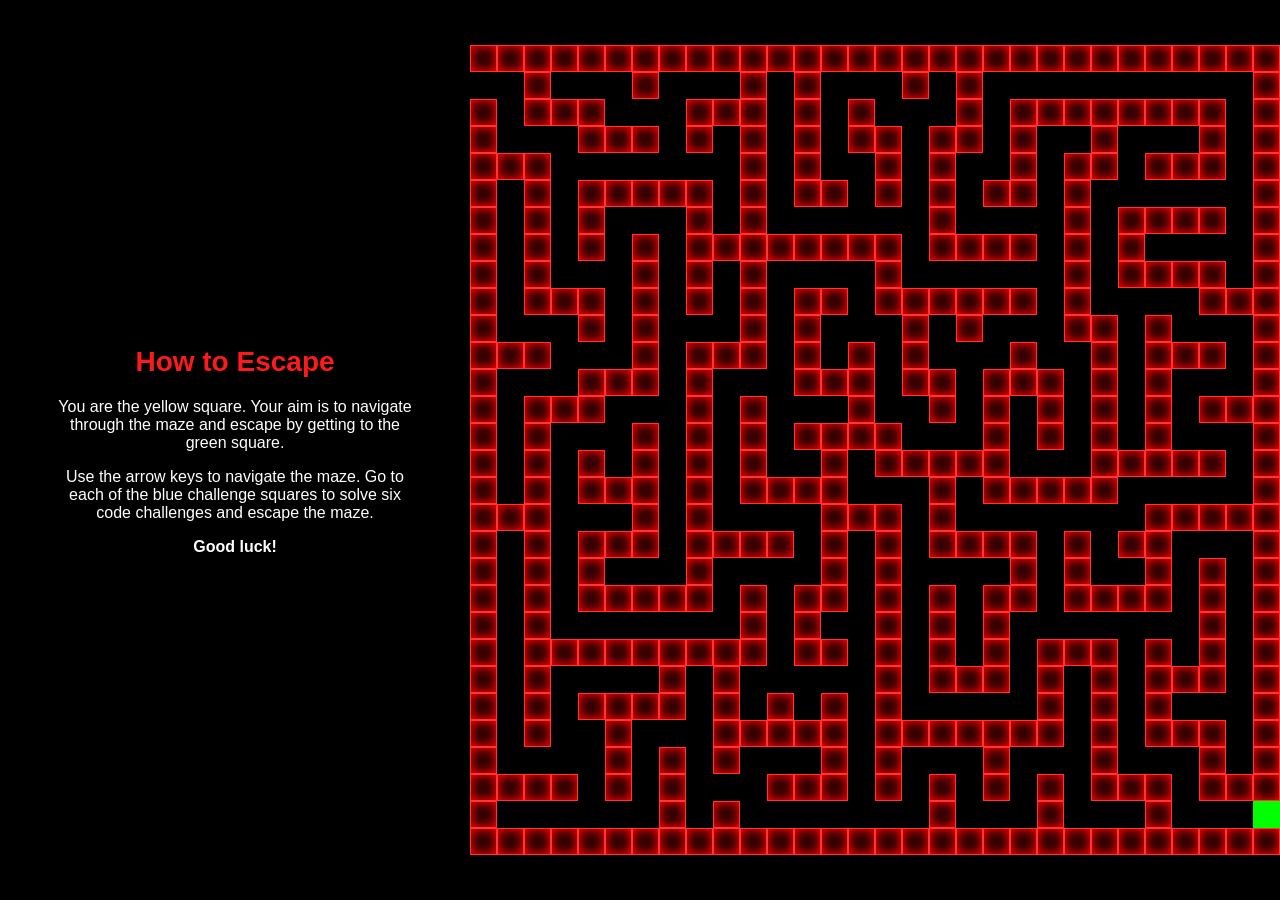
==== maze/index.html @ 7dacd7a1 "initial commit" ====
<!doctype html>
<html lang="en">
    <head>
        <meta charset="UTF-8" />
        <meta name="viewport" content="width=device-width, initial-scale=1.0" />
        <meta http-equiv="X-UA-Compatible" content="ie=edge" />
        <title>Maze</title>
        <link rel="stylesheet" href="style.css" />
    </head>
    <body>
        <div class="instructions" role="main">
            <h1>How to Escape</h1>
            <p>You are the yellow square. Your aim is to navigate through the maze and escape by getting to the green square.</p>
            <p>Use the arrow keys to navigate the maze. Go to each of the blue challenge squares to solve six code challenges and escape the maze.</p>
            <p><b>Good luck!</b></p>
        </div>
        <div class="mazeContainer">
            <div class="maze" id="maze"></div>
        </div>

        <script src="script.js"></script>
    </body>
</html>
---- maze/style.css ----
html,
body {
    margin: 0;
    width: 100%;
    height: 100%;
    background-color: #000000;
    font-family: "Segoe UI", Tahoma, Geneva, Verdana, sans-serif;
    color: white;
    text-align: center;
}

body {
    display: flex;
    align-items: center;
    justify-content: center;
}

body[data-direction="row"] {
    flex-direction: row;
}

body[data-direction="column"] {
    flex-direction: column;
}

h1 {
    margin-bottom: 20px;
    font-size: 28px;
    font-weight: bold;
    color: #ff1a1a;
}

.instructions {
    flex: 1;
    margin: 50px;
}

.mazeContainer {
    flex: 2;
    display: flex;
    align-items: center;
    justify-content: center;
}

.maze {
    /* background-color: #bab9b9; */

    display: grid;
    grid-template-columns: repeat(30, 1fr);
}

.challenge {
    background-color: #4d91ff;
}

.wall {
    background-color: rgba(255, 0, 0, 0.2);
    box-shadow: inset 0 0 10px 1px red;
    border: 1px solid #ff3434;
}

.end {
    background-color: #00ff00;
}

.player {
    background-color: #fcdc4d;
}
/* .maze {
    border: 1px solid black;
}

.maze > div {
    border: 1px solid black;
} */
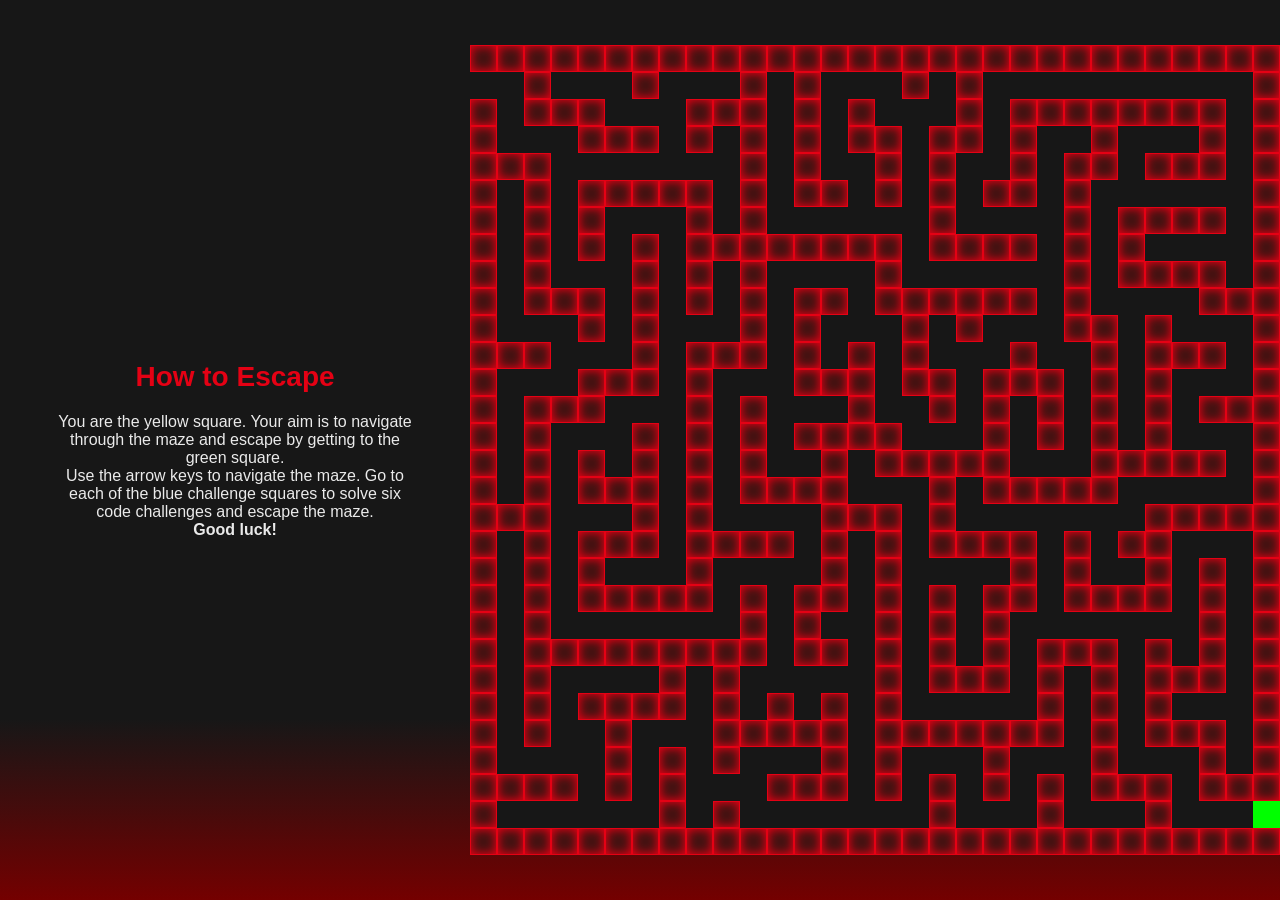
==== commit 7e179347: "Style and readability update" ====
--- a/maze/index.html
+++ b/maze/index.html
@@ -5,6 +5,7 @@
         <meta name="viewport" content="width=device-width, initial-scale=1.0" />
         <meta http-equiv="X-UA-Compatible" content="ie=edge" />
         <title>Maze</title>
+        <link rel="stylesheet" href="../baseStyle.css" />
         <link rel="stylesheet" href="style.css" />
     </head>
     <body>
--- a/baseStyle.css
+++ b/baseStyle.css
@@ -0,0 +1,16 @@
+:root {
+    --main-color: #171717;
+    --secondary-color: #eaeaea;
+    --accent-color: #e40114;
+
+    --challenge-color: #4d91ff;
+    --player-color: #fcdc4d;
+    --end-color: #00ff00;
+}
+
+* {
+    margin: 0;
+    padding: 0;
+    box-sizing: border-box;
+    font-family: "Segoe UI", Tahoma, Geneva, Verdana, sans-serif;
+}
--- a/maze/style.css
+++ b/maze/style.css
@@ -3,9 +3,9 @@
     margin: 0;
     width: 100%;
     height: 100%;
-    background-color: #000000;
+    background-color: var(--main-color);
     font-family: "Segoe UI", Tahoma, Geneva, Verdana, sans-serif;
-    color: white;
+    color: var(--secondary-color);
     text-align: center;
 }
 
@@ -13,6 +13,8 @@
     display: flex;
     align-items: center;
     justify-content: center;
+    background-color: var(--main-color);
+    background: linear-gradient(180deg, var(--main-color) 80%, #740000);
 }
 
 body[data-direction="row"] {
@@ -27,7 +29,7 @@
     margin-bottom: 20px;
     font-size: 28px;
     font-weight: bold;
-    color: #ff1a1a;
+    color: var(--accent-color);
 }
 
 .instructions {
@@ -47,29 +49,23 @@
 
     display: grid;
     grid-template-columns: repeat(30, 1fr);
+    background-color: var(--main-color);
 }
 
 .challenge {
-    background-color: #4d91ff;
+    background-color: var(--challenge-color);
 }
 
 .wall {
     background-color: rgba(255, 0, 0, 0.2);
-    box-shadow: inset 0 0 10px 1px red;
-    border: 1px solid #ff3434;
+    box-shadow: inset 0 0 10px 1px var(--accent-color);
+    border: 1px solid var(--accent-color);
 }
 
 .end {
-    background-color: #00ff00;
+    background-color: var(--end-color);
 }
 
 .player {
-    background-color: #fcdc4d;
+    background-color: var(--player-color);
 }
-/* .maze {
-    border: 1px solid black;
-}
-
-.maze > div {
-    border: 1px solid black;
-} */
